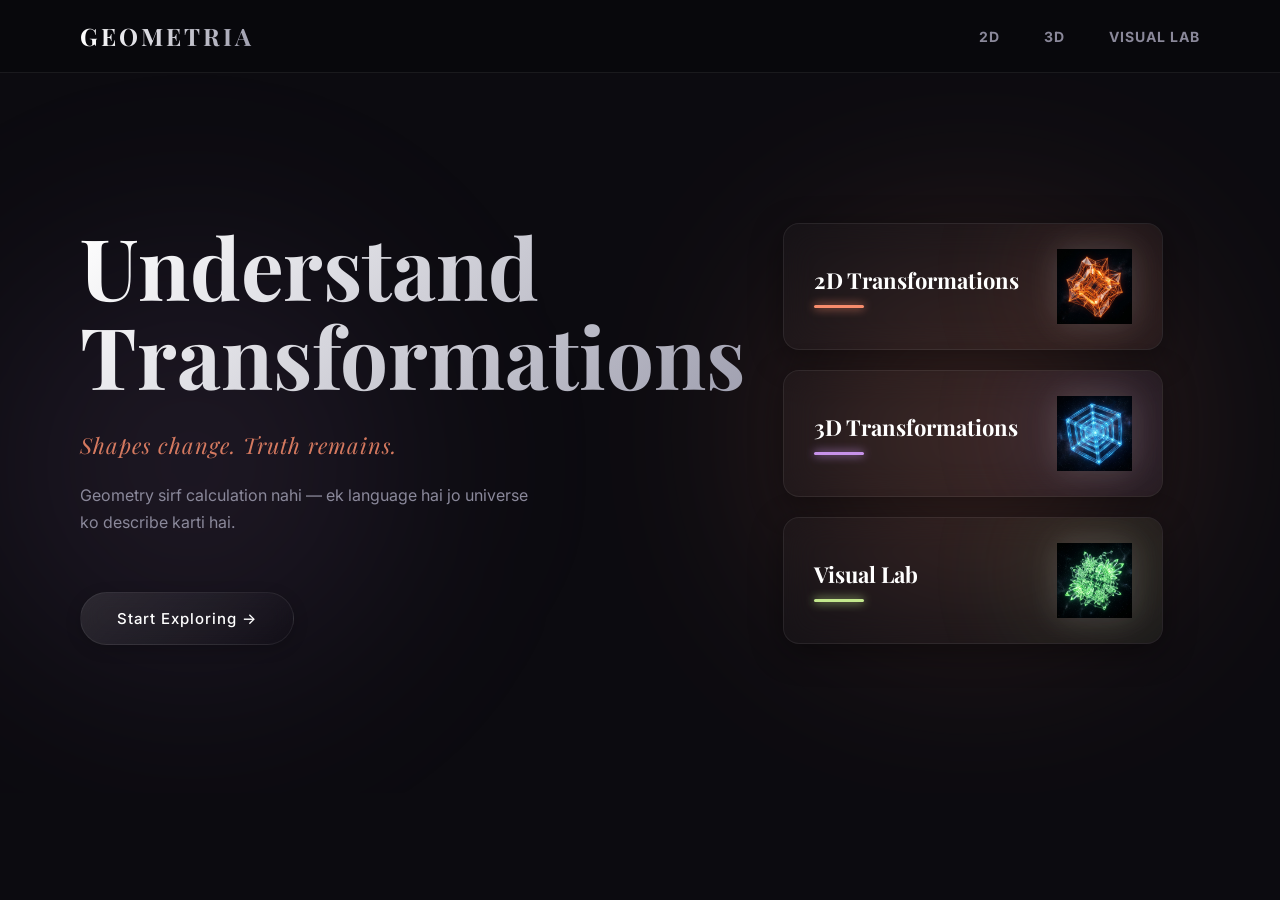
==== index.html @ 8dd5f0a6 "Add files via upload" ====
<!DOCTYPE html>
<html lang="en">

<head>
  <meta charset="UTF-8">
  <meta name="viewport" content="width=device-width, initial-scale=1.0">
  <title>Geometria</title>

  <link rel="preconnect" href="https://fonts.googleapis.com">
  <link rel="preconnect" href="https://fonts.gstatic.com" crossorigin>
  <link href="https://fonts.googleapis.com/css2?family=Inter:wght@300;400;500;600&family=Playfair+Display:ital,wght@0,500;0,700;1,500&display=swap" rel="stylesheet">
  <link rel="stylesheet" href="style.css">
</head>

<body>

  <header>
    <div class="logo">GEOMETRIA</div>
    <nav>
      <a href="2d.html">2D</a>
      <a href="3d.html">3D</a>
      <a href="lab.html">VISUAL LAB</a>
    </nav>
  </header>

  <section class="hero">

    <div class="hero-text">
      <h1>Understand<br>Transformations</h1>

      <p class="sub">Shapes change. Truth remains.</p>

      <p class="desc">
        Geometry sirf calculation nahi — ek language hai
        jo universe ko describe karti hai.
      </p>

      <button>Start Exploring &rarr;</button>
    </div>

    <!-- PURE VISUAL COMPOSITION -->
    <div class="hero-visual">
      <div class="glow-sphere"></div>

      <div class="cards">
        <div class="card" onclick="window.location.href='2d.html'">
          <div class="glow orange-glow"></div>
          <div class="card-content">
            <h3>2D Transformations</h3>
            <div class="line orange"></div>
          </div>
          <img src="2d.png" class="card-icon" alt="2D Transformations">
        </div>

        <div class="card" onclick="window.location.href='3d.html'">
          <div class="glow blue-glow"></div>
          <div class="card-content">
            <h3>3D Transformations</h3>
            <div class="line blue"></div>
          </div>
          <img src="3d.png" class="card-icon" alt="3D Transformations">
        </div>

        <div class="card" onclick="window.location.href='lab.html'">
          <div class="glow green-glow"></div>
          <div class="card-content">
            <h3>Visual Lab</h3>
            <div class="line green"></div>
          </div>
          <img src="lab.png" class="card-icon" alt="Visual Lab">
        </div>
      </div>
    </div>

  </section>

</body>

</html>
---- style.css ----
:root {
  --bg-dark: #0c0b10;
  --text-main: #e8e6f0;
  --text-muted: #8a889a;

  --accent-orange: #f78c6c;
  --accent-blue: #c792ea;
  --accent-green: #c3e88d;

  --glass-bg: rgba(255, 255, 255, 0.025);
  --glass-border: rgba(255, 255, 255, 0.07);
  --glass-shadow: 0 8px 32px 0 rgba(0, 0, 0, 0.4);
}

* {
  box-sizing: border-box;
}

body {
  margin: 0;
  font-family: 'Inter', sans-serif;
  background: var(--bg-dark);
  color: var(--text-main);
  overflow-x: hidden;
  position: relative;
}



/* HEADER */
header {
  display: flex;
  justify-content: space-between;
  align-items: center;
  padding: 20px 80px;
  background: rgba(7, 7, 10, 0.6);
  backdrop-filter: blur(12px);
  -webkit-backdrop-filter: blur(12px);
  border-bottom: 1px solid var(--glass-border);
  position: sticky;
  top: 0;
  z-index: 100;
}

.logo {
  font-family: 'Playfair Display', serif;
  font-weight: 700;
  letter-spacing: 3px;
  font-size: 24px;
  background: linear-gradient(90deg, #fff, #a0a0b0);
  -webkit-background-clip: text;
  background-clip: text;
  -webkit-text-fill-color: transparent;
}

nav a {
  margin-left: 40px;
  cursor: pointer;
  text-decoration: none;
  color: var(--text-muted);
  font-size: 14px;
  font-weight: bold;
  letter-spacing: 1px;
  transition: all 0.3s ease;
  position: relative;
}

nav a:hover {
  color: #fff;
}

nav a::after {
  content: "";
  position: absolute;
  bottom: -4px;
  left: 0;
  width: 0%;
  height: 1px;
  background: #fff;
  transition: width 0.3s ease;
}

nav a:hover::after {
  width: 100%;
}

/* HERO */
.hero {
  display: flex;
  justify-content: space-between;
  align-items: center;
  min-height: 80vh;
  padding: 0 80px;
  position: relative;
  overflow: hidden;
}

/* Ambient Background Glow */
.hero::before {
  content: "";
  position: absolute;
  top: 10%;
  left: -10%;
  width: 50vw;
  height: 50vw;
  background: radial-gradient(circle, rgba(199, 146, 234, 0.12) 0%, rgba(0, 0, 0, 0) 70%);
  z-index: -1;
  border-radius: 50%;
  filter: blur(80px);
}

.hero-text {
  max-width: 680px;
  z-index: 10;
  animation: fadeUp 1s ease-out forwards;
}

.hero-text h1 {
  font-family: 'Playfair Display', serif;
  font-size: 85px;
  line-height: 1.05;
  margin: 0;
  background: linear-gradient(135deg, #ffffff 0%, #a0a0b0 100%);
  -webkit-background-clip: text;
  background-clip: text;
  -webkit-text-fill-color: transparent;
  font-weight: 700;
}

.sub {
  margin-top: 30px;
  font-size: 22px;
  color: var(--accent-orange);
  font-family: 'Playfair Display', serif;
  font-style: italic;
  letter-spacing: 1px;
  opacity: 0.85;
}

.desc {
  margin-top: 20px;
  font-size: 16px;
  line-height: 1.7;
  color: var(--text-muted);
  max-width: 450px;
}

button {
  margin-top: 40px;
  padding: 16px 36px;
  background: linear-gradient(135deg, rgba(255, 255, 255, 0.1) 0%, rgba(255, 255, 255, 0.0) 100%);
  color: white;
  border: 1px solid var(--glass-border);
  border-radius: 30px;
  font-size: 15px;
  font-weight: 500;
  font-family: 'Inter', sans-serif;
  letter-spacing: 1px;
  cursor: pointer;
  backdrop-filter: blur(10px);
  transition: all 0.4s ease;
  box-shadow: 0 4px 15px rgba(0, 0, 0, 0.2);
  position: relative;
  overflow: hidden;
}

button::before {
  content: "";
  position: absolute;
  top: 0;
  left: -100%;
  width: 100%;
  height: 100%;
  background: linear-gradient(90deg, transparent, rgba(255, 255, 255, 0.2), transparent);
  transition: all 0.5s ease;
}

button:hover {
  transform: translateY(-2px);
  background: rgba(255, 255, 255, 0.1);
  box-shadow: 0 10px 25px rgba(255, 255, 255, 0.1);
  border-color: rgba(255, 255, 255, 0.3);
}

button:hover::before {
  left: 100%;
}

/* VISUAL COMPOSITION */
.hero-visual {
  position: relative;
  width: 600px;
  height: 600px;
  display: flex;
  justify-content: center;
  align-items: center;
  animation: fadeLeft 1.2s ease-out forwards;
}

.glow-sphere {
  position: absolute;
  width: 300px;
  height: 300px;
  background: var(--accent-orange);
  border-radius: 50%;
  filter: blur(120px);
  opacity: 0.3;
  top: 50%;
  left: 50%;
  transform: translate(-50%, -50%);
  animation: pulseGlow 4s infinite alternate;
}



/* CARDS */
.cards {
  display: flex;
  flex-direction: column;
  gap: 20px;
  width: 380px;
  position: relative;
  z-index: 10;
  padding: 0;
}

.card {
  position: relative;
  padding: 25px 30px;
  border-radius: 16px;
  background: var(--glass-bg);
  backdrop-filter: blur(16px);
  -webkit-backdrop-filter: blur(16px);
  border: 1px solid var(--glass-border);
  box-shadow: var(--glass-shadow);
  transition: all 0.4s cubic-bezier(0.175, 0.885, 0.32, 1.275);
  overflow: hidden;
  display: flex;
  flex-direction: row;
  justify-content: space-between;
  align-items: center;
  min-height: 120px;
  cursor: pointer;
}

.card-content {
  display: flex;
  flex-direction: column;
  z-index: 2;
}

.card:hover {
  transform: translateX(-10px) scale(1.02);
  border-color: rgba(255, 255, 255, 0.2);
  box-shadow: 0 20px 40px rgba(0, 0, 0, 0.5);
}

.card h3 {
  font-family: 'Playfair Display', serif;
  font-size: 22px;
  margin: 0 0 10px 0;
  color: #fff;
}

.card .glow {
  position: absolute;
  width: 150px;
  height: 150px;
  border-radius: 50%;
  filter: blur(60px);
  opacity: 0.15;
  top: -20px;
  right: -20px;
  transition: opacity 0.4s ease;
}

.card:hover .glow {
  opacity: 0.4;
}

.orange-glow {
  background: var(--accent-orange);
}

.blue-glow {
  background: var(--accent-blue);
}

.green-glow {
  background: var(--accent-green);
}

.line {
  width: 50px;
  height: 3px;
  border-radius: 2px;
  margin-bottom: 0;
  z-index: 2;
}

.orange {
  background: var(--accent-orange);
  box-shadow: 0 0 10px var(--accent-orange);
}

.blue {
  background: var(--accent-blue);
  box-shadow: 0 0 10px var(--accent-blue);
}

.green {
  background: var(--accent-green);
  box-shadow: 0 0 10px var(--accent-green);
}

.card-icon {
  width: 75px;
  height: 75px;
  object-fit: contain;
  z-index: 2;
  transition: transform 0.5s cubic-bezier(0.175, 0.885, 0.32, 1.275);
  filter: drop-shadow(0 0 15px rgba(255, 255, 255, 0.15));
}

.card:hover .card-icon {
  transform: scale(1.15) rotate(10deg);
}

/* KEYFRAMES */
@keyframes fadeUp {
  from {
    opacity: 0;
    transform: translateY(40px);
  }

  to {
    opacity: 1;
    transform: translateY(0);
  }
}

@keyframes fadeLeft {
  from {
    opacity: 0;
    transform: translateX(40px);
  }

  to {
    opacity: 1;
    transform: translateX(0);
  }
}

@keyframes pulseGlow {
  from {
    opacity: 0.2;
    transform: translate(-50%, -50%) scale(0.9);
  }

  to {
    opacity: 0.4;
    transform: translate(-50%, -50%) scale(1.1);
  }
}

@media (max-width: 1024px) {
  .hero {
    flex-direction: column;
    padding: 60px 40px;
    text-align: center;
  }

  .hero-text {
    margin-bottom: 60px;
  }

  .hero-text h1 {
    font-size: 60px;
  }

  .cards {
    grid-template-columns: 1fr;
    padding: 40px;
  }
}

/* --- VISUAL LAB STYLES --- */
.lab-body {
  height: 100vh;
  display: flex;
  flex-direction: column;
  overflow: hidden;
}

.lab-container {
  display: flex;
  flex: 1;
  padding: 20px;
  gap: 20px;
  overflow: hidden;
}

.glass-panel {
  width: 350px;
  background: var(--glass-bg);
  backdrop-filter: blur(16px);
  -webkit-backdrop-filter: blur(16px);
  border: 1px solid var(--glass-border);
  box-shadow: var(--glass-shadow);
  border-radius: 20px;
  padding: 25px;
  display: flex;
  flex-direction: column;
  gap: 20px;
  overflow-y: auto;
}

.glass-panel::-webkit-scrollbar {
  width: 6px;
}

.glass-panel::-webkit-scrollbar-thumb {
  background: rgba(255, 255, 255, 0.2);
  border-radius: 3px;
}

.glass-panel h2 {
  font-family: 'Playfair Display', serif;
  margin: 0 0 10px 0;
  font-size: 28px;
  color: #fff;
  border-bottom: 1px solid var(--glass-border);
  padding-bottom: 15px;
}

.glass-panel h3 {
  font-size: 13px;
  color: #89ddff;
  text-transform: uppercase;
  letter-spacing: 1.5px;
  margin: 0 0 10px 0;
  font-weight: 500;
}

.control-group {
  display: flex;
  flex-direction: column;
  gap: 8px;
}

.control-group label {
  font-size: 13px;
  color: var(--text-muted);
}

.glass-select {
  background: rgba(0, 0, 0, 0.2);
  border: 1px solid var(--glass-border);
  color: #fff;
  padding: 10px;
  border-radius: 8px;
  font-family: 'Inter', sans-serif;
  outline: none;
  cursor: pointer;
}

.glass-select option {
  background: var(--bg-dark);
}

.slider-row {
  display: flex;
  align-items: center;
  gap: 10px;
}

.slider-row span {
  width: 25px;
  color: var(--text-muted);
  font-size: 14px;
  font-weight: 500;
}

input[type="range"] {
  -webkit-appearance: none;
  appearance: none;
  flex: 1;
  height: 6px;
  background: rgba(255, 255, 255, 0.1);
  border-radius: 5px;
  outline: none;
}

input[type="range"]::-webkit-slider-thumb {
  -webkit-appearance: none;
  appearance: none;
  width: 14px;
  height: 14px;
  border-radius: 50%;
  background: #c792ea;
  cursor: pointer;
  box-shadow: 0 0 8px rgba(199,146,234,0.4);
  transition: transform 0.2s;
}

input[type="range"]::-webkit-slider-thumb:hover {
  transform: scale(1.2);
}

.button-grid {
  display: grid;
  grid-template-columns: 1fr 1fr;
  gap: 10px;
  margin-top: 10px;
}

.small-btn {
  margin: 0;
  padding: 10px;
  font-size: 13px;
  border-radius: 8px;
  background: rgba(255, 255, 255, 0.05);
  box-shadow: none;
}

.small-btn:hover {
  background: rgba(255, 255, 255, 0.1);
  transform: translateY(-1px);
}

.red-btn {
  background: rgba(255, 50, 50, 0.1);
  color: #ff8888;
  border-color: rgba(255, 50, 50, 0.3);
  grid-column: span 2;
}

.red-btn:hover {
  background: rgba(255, 50, 50, 0.2);
}

.toggle-row {
  margin-top: 10px;
}

.checkbox-label {
  display: flex;
  align-items: center;
  gap: 10px;
  cursor: pointer;
  font-size: 14px;
  color: #fff;
}

.checkbox-label input {
  display: none;
}

.custom-checkbox {
  width: 20px;
  height: 20px;
  border: 1px solid #f78c6c;
  border-radius: 4px;
  position: relative;
  transition: all 0.2s;
}

.checkbox-label input:checked+.custom-checkbox {
  background: #f78c6c;
  box-shadow: 0 0 8px rgba(247,140,108,0.4);
}

.checkbox-label input:checked+.custom-checkbox::after {
  content: "✔";
  position: absolute;
  top: 50%;
  left: 50%;
  transform: translate(-50%, -50%);
  color: #000;
  font-size: 12px;
}

.glass-matrix {
  background: rgba(0, 0, 0, 0.35);
  padding: 15px;
  border-radius: 8px;
  border: 1px solid rgba(195,232,141,0.1);
  font-family: 'SF Mono', 'Fira Code', monospace;
  font-size: 13px;
  color: #c3e88d;
  text-shadow: 0 0 4px rgba(195,232,141,0.2);
  margin: 0;
  white-space: pre-wrap;
  letter-spacing: 0.5px;
}

.canvas-wrapper {
  flex: 1;
  position: relative;
  border-radius: 20px;
  border: 1px solid var(--glass-border);
  background: rgba(0, 0, 0, 0.2);
  overflow: hidden;
  box-shadow: inset 0 0 50px rgba(0, 0, 0, 0.5);
}

.canvas-wrapper canvas {
  width: 100%;
  height: 100%;
  display: block;
}

.canvas-glow {
  position: absolute;
  top: 50%;
  left: 50%;
  transform: translate(-50%, -50%);
  width: 60%;
  height: 60%;
  background: radial-gradient(circle, rgba(199,146,234,0.04) 0%, rgba(0, 0, 0, 0) 70%);
  pointer-events: none;
}
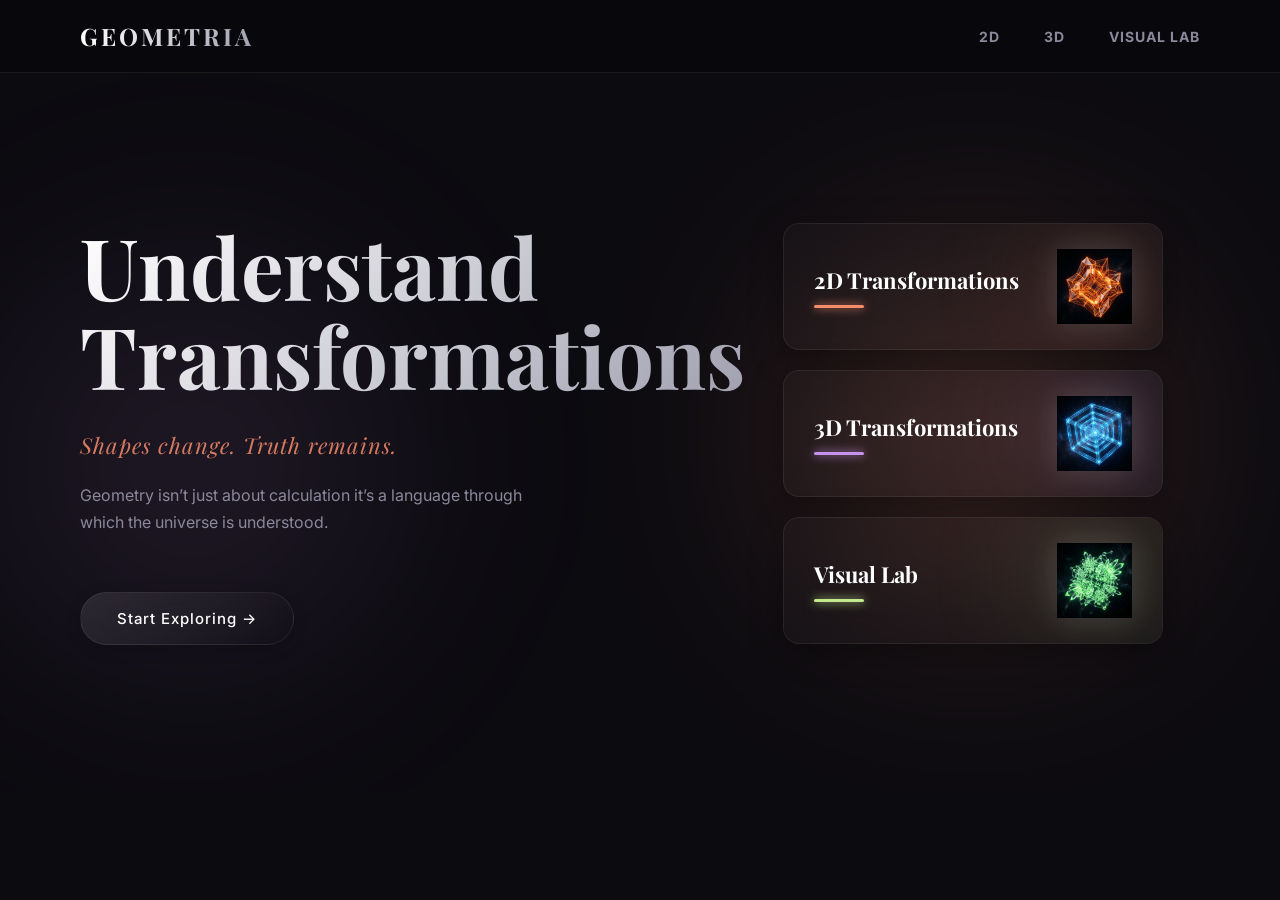
==== commit 5b7bafc8: "Update description text for clarity and translation" ====
--- a/index.html
+++ b/index.html
@@ -31,8 +31,8 @@
       <p class="sub">Shapes change. Truth remains.</p>
 
       <p class="desc">
-        Geometry sirf calculation nahi — ek language hai
-        jo universe ko describe karti hai.
+        Geometry isn’t just about calculation
+        it’s a language through which the universe is understood.
       </p>
 
       <button>Start Exploring &rarr;</button>
@@ -76,4 +76,4 @@
 
 </body>
 
-</html>+</html>
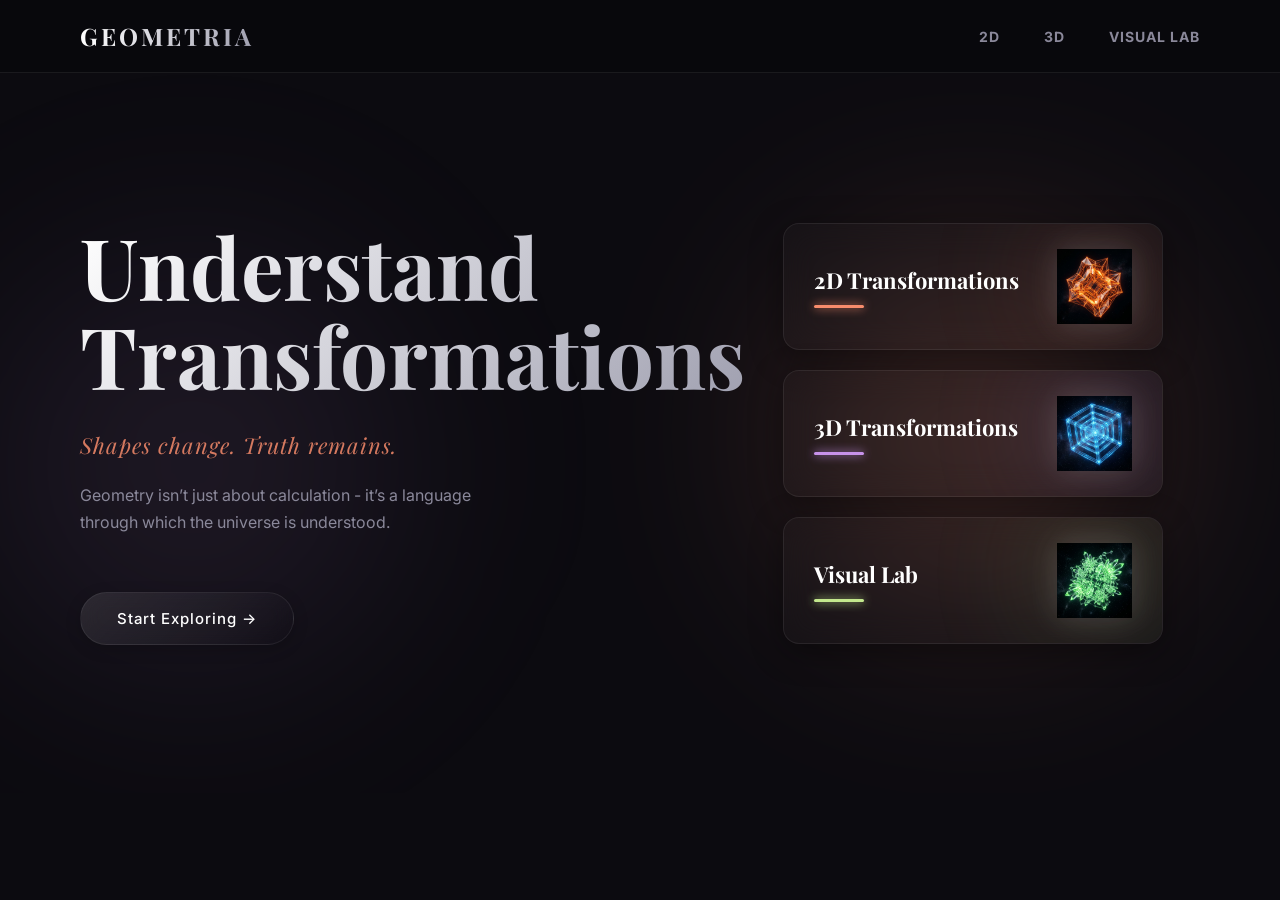
==== commit 2d136808: "Update index.html" ====
--- a/index.html
+++ b/index.html
@@ -31,7 +31,7 @@
       <p class="sub">Shapes change. Truth remains.</p>
 
       <p class="desc">
-        Geometry isn’t just about calculation
+        Geometry isn’t just about calculation - 
         it’s a language through which the universe is understood.
       </p>
 
